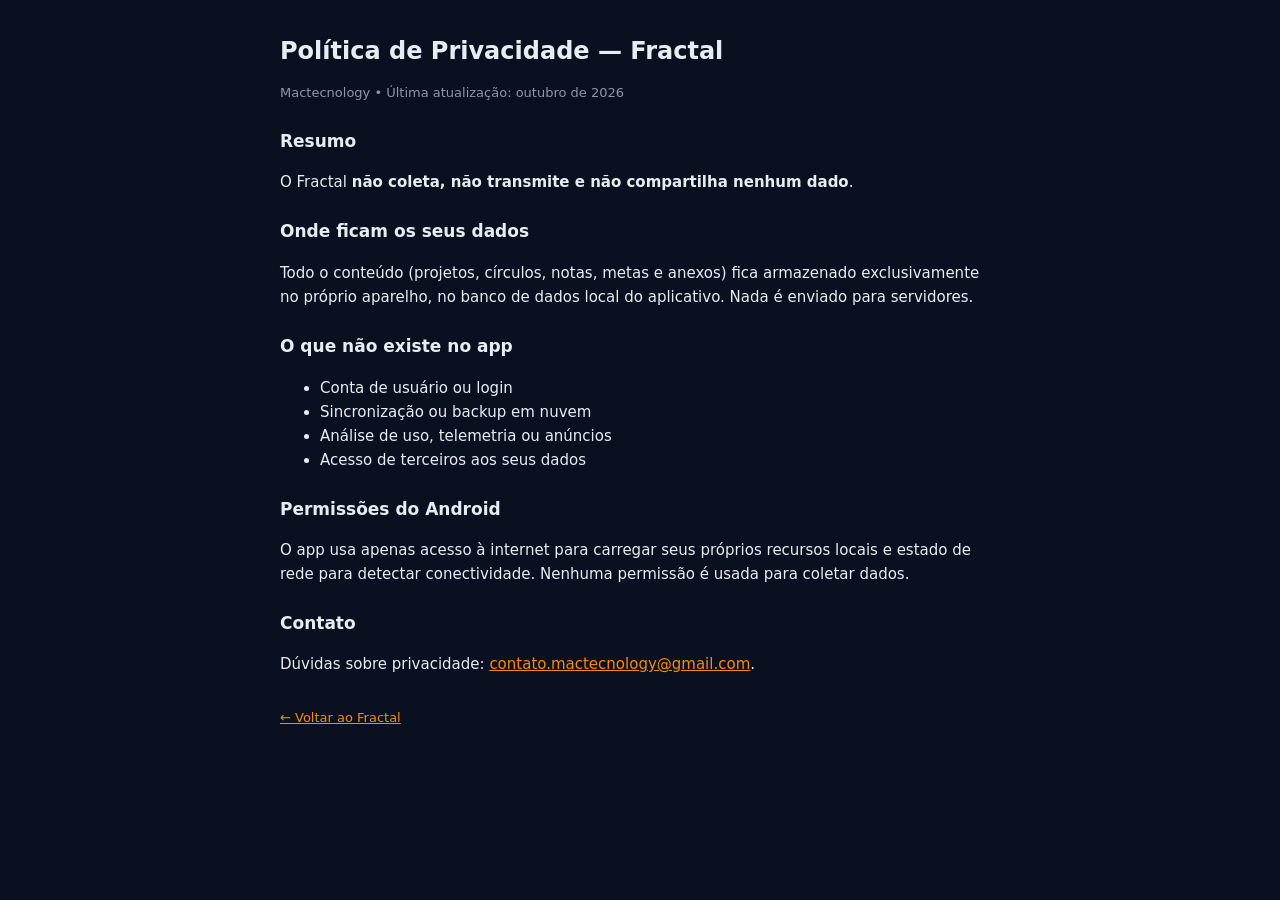
==== privacidade.html @ d2ff45e2 "Adiciona pagina de privacidade do app" ====
<!doctype html>
<html lang="pt-BR">
<head>
  <meta charset="utf-8">
  <meta name="viewport" content="width=device-width, initial-scale=1, viewport-fit=cover">
  <meta name="description" content="Política de Privacidade do aplicativo Fractal (Mactecnology).">
  <meta name="theme-color" content="#0B1020">
  <title>Privacidade — Fractal</title>
  <style>
    :root { color-scheme: dark; }
    body { margin: 0; background: #0B1020; color: #E6EDF3;
           font-family: system-ui, -apple-system, "Segoe UI", sans-serif; }
    main { max-width: 720px; margin: 0 auto; padding: 32px 20px 64px; line-height: 1.6; }
    h1 { font-size: 24px; margin: 0 0 4px; }
    .sub { color: #8B98A8; font-size: 13px; margin-bottom: 24px; }
    h2 { font-size: 17px; margin: 24px 0 8px; }
    p, li { font-size: 15px; }
    a { color: #F58A0C; }
    footer { margin-top: 32px; font-size: 13px; color: #8B98A8; }
  </style>
</head>
<body>
<main>
  <h1>Política de Privacidade — Fractal</h1>
  <p class="sub">Mactecnology • Última atualização: outubro de 2026</p>

  <h2>Resumo</h2>
  <p>O Fractal <strong>não coleta, não transmite e não compartilha nenhum dado</strong>.</p>

  <h2>Onde ficam os seus dados</h2>
  <p>Todo o conteúdo (projetos, círculos, notas, metas e anexos) fica armazenado
  exclusivamente no próprio aparelho, no banco de dados local do aplicativo.
  Nada é enviado para servidores.</p>

  <h2>O que não existe no app</h2>
  <ul>
    <li>Conta de usuário ou login</li>
    <li>Sincronização ou backup em nuvem</li>
    <li>Análise de uso, telemetria ou anúncios</li>
    <li>Acesso de terceiros aos seus dados</li>
  </ul>

  <h2>Permissões do Android</h2>
  <p>O app usa apenas acesso à internet para carregar seus próprios recursos
  locais e estado de rede para detectar conectividade. Nenhuma permissão é
  usada para coletar dados.</p>

  <h2>Contato</h2>
  <p>Dúvidas sobre privacidade: <a href="mailto:contato.mactecnology@gmail.com">contato.mactecnology@gmail.com</a>.</p>

  <footer><a href="./">← Voltar ao Fractal</a></footer>
</main>
</body>
</html>
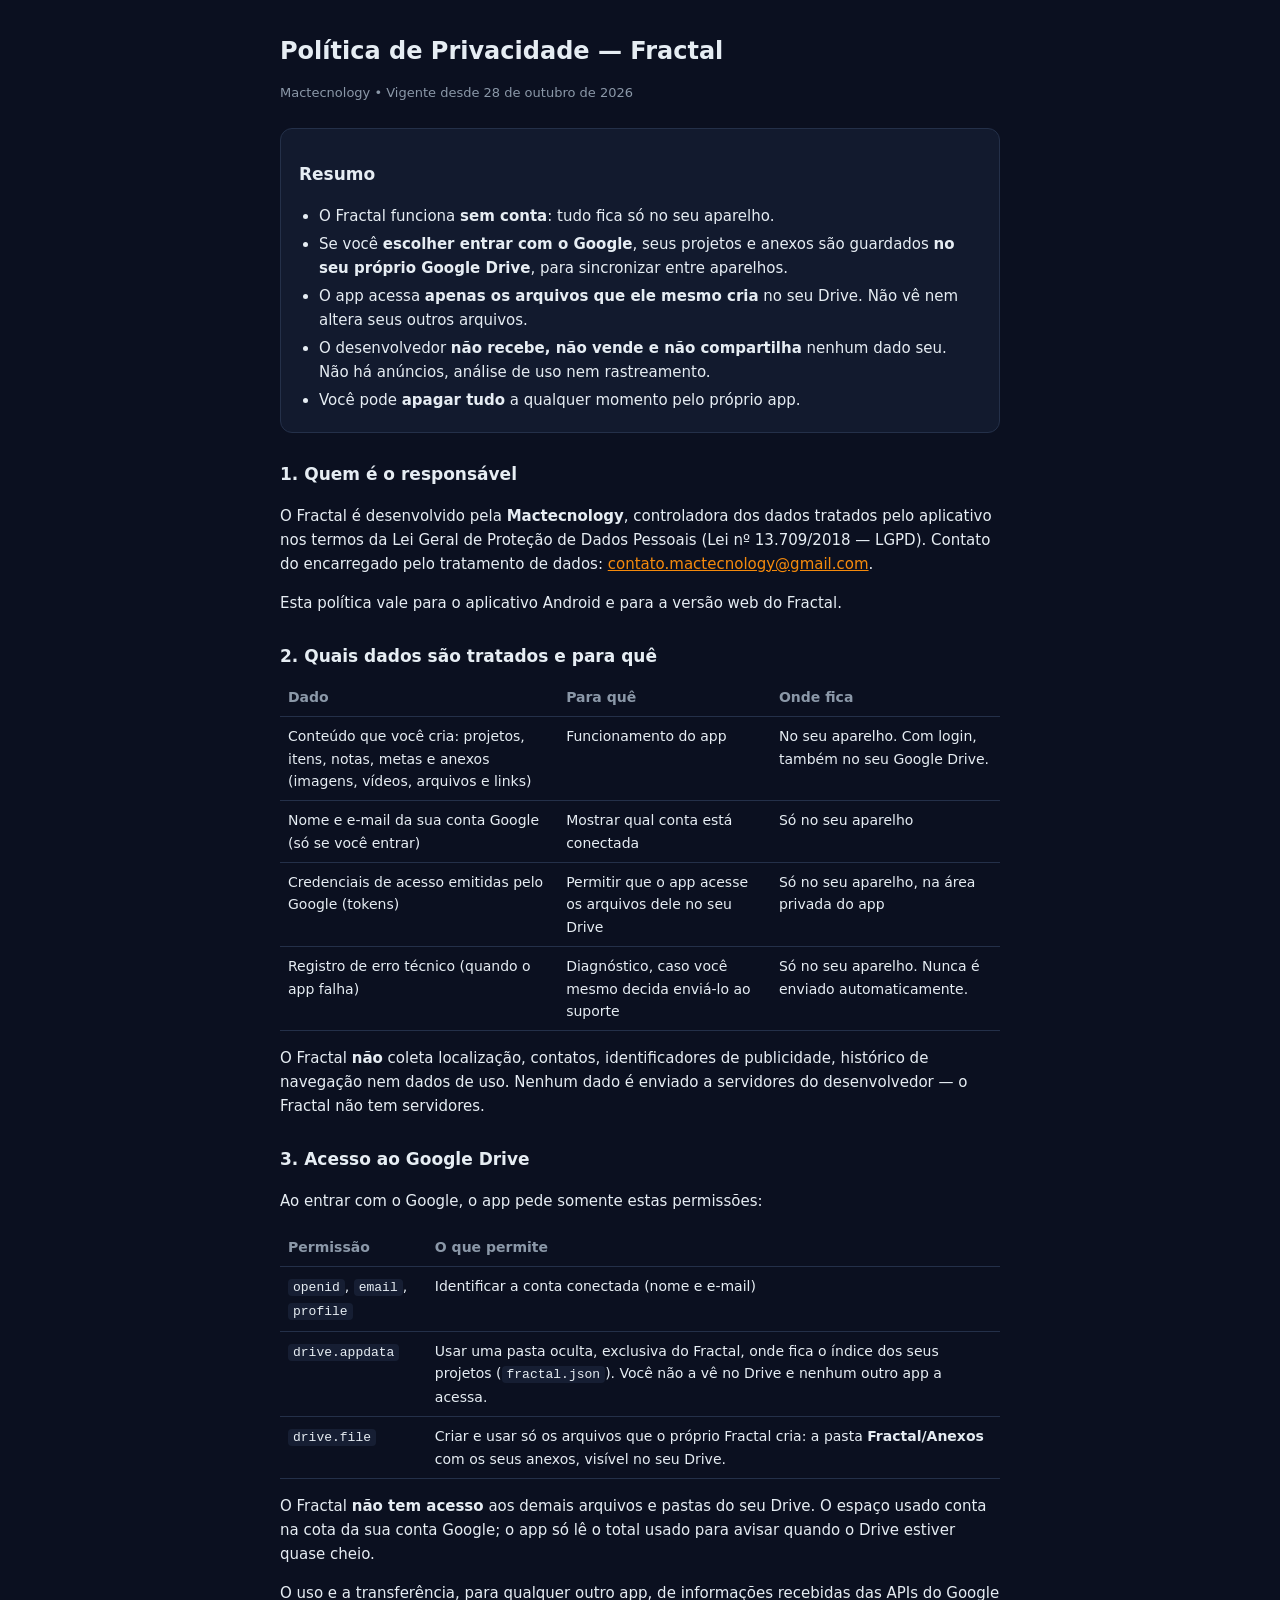
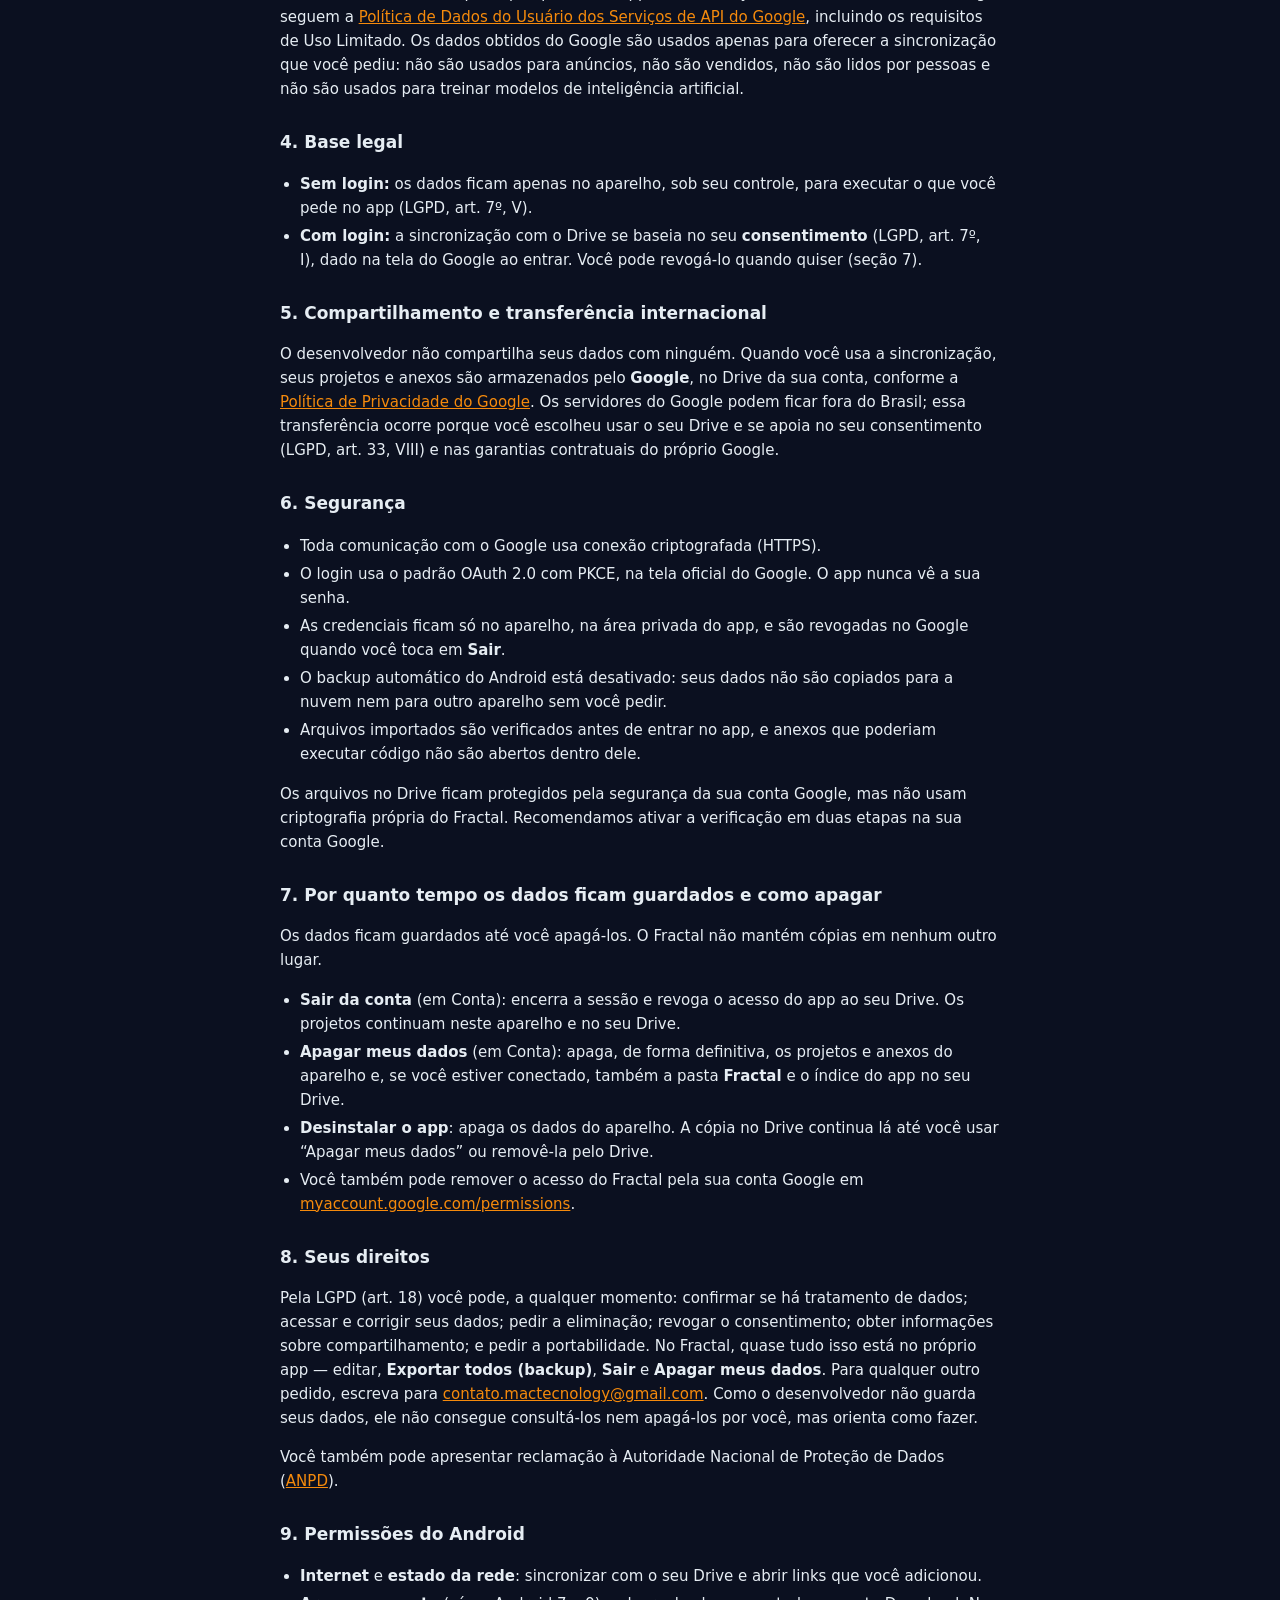
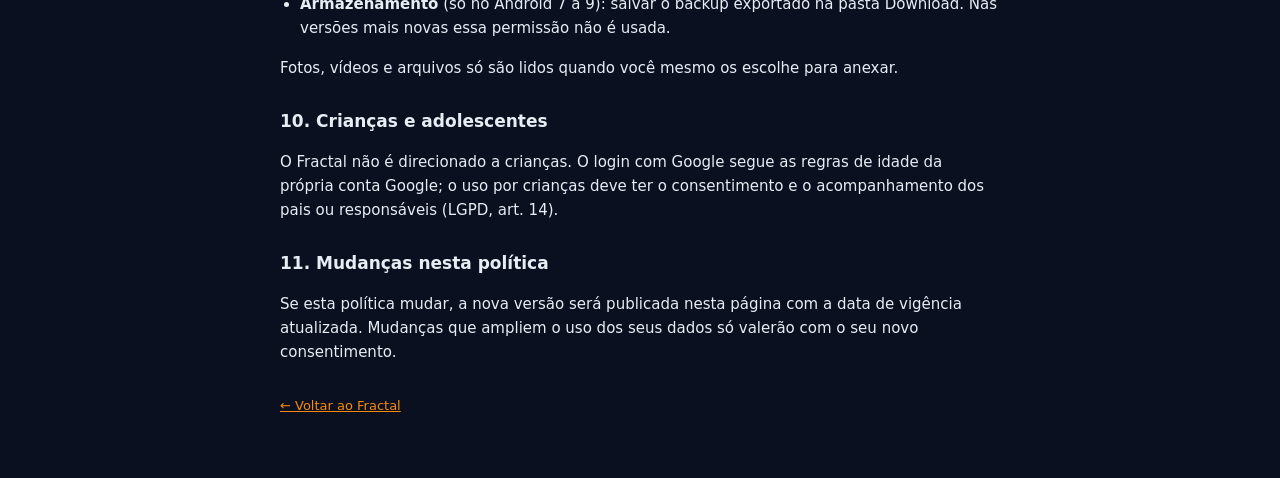
==== commit ee1d3094: "Politica de privacidade LGPD, correcoes de seguranca e cache v17 Payload do app (branch juntar-1.4 d" ====
--- a/privacidade.html
+++ b/privacidade.html
@@ -3,7 +3,7 @@
 <head>
   <meta charset="utf-8">
   <meta name="viewport" content="width=device-width, initial-scale=1, viewport-fit=cover">
-  <meta name="description" content="Política de Privacidade do aplicativo Fractal (Mactecnology).">
+  <meta name="description" content="Política de Privacidade do aplicativo Fractal (Mactecnology), conforme a LGPD.">
   <meta name="theme-color" content="#0B1020">
   <title>Privacidade — Fractal</title>
   <style>
@@ -13,42 +13,188 @@
     main { max-width: 720px; margin: 0 auto; padding: 32px 20px 64px; line-height: 1.6; }
     h1 { font-size: 24px; margin: 0 0 4px; }
     .sub { color: #8B98A8; font-size: 13px; margin-bottom: 24px; }
-    h2 { font-size: 17px; margin: 24px 0 8px; }
+    h2 { font-size: 17px; margin: 28px 0 8px; }
     p, li { font-size: 15px; }
+    ul { padding-left: 20px; }
+    li { margin: 4px 0; }
     a { color: #F58A0C; }
+    code { font-size: 13px; background: #161E33; padding: 1px 5px; border-radius: 4px; word-break: break-all; }
+    .resumo { background: #121A2E; border: 1px solid #243049; border-radius: 12px; padding: 4px 18px; }
+    table { width: 100%; border-collapse: collapse; font-size: 14px; margin: 8px 0; }
+    th, td { text-align: left; vertical-align: top; padding: 8px; border-bottom: 1px solid #243049; }
+    th { color: #8B98A8; font-weight: 600; }
     footer { margin-top: 32px; font-size: 13px; color: #8B98A8; }
   </style>
 </head>
 <body>
 <main>
   <h1>Política de Privacidade — Fractal</h1>
-  <p class="sub">Mactecnology • Última atualização: outubro de 2026</p>
-
-  <h2>Resumo</h2>
-  <p>O Fractal <strong>não coleta, não transmite e não compartilha nenhum dado</strong>.</p>
-
-  <h2>Onde ficam os seus dados</h2>
-  <p>Todo o conteúdo (projetos, círculos, notas, metas e anexos) fica armazenado
-  exclusivamente no próprio aparelho, no banco de dados local do aplicativo.
-  Nada é enviado para servidores.</p>
-
-  <h2>O que não existe no app</h2>
-  <ul>
-    <li>Conta de usuário ou login</li>
-    <li>Sincronização ou backup em nuvem</li>
-    <li>Análise de uso, telemetria ou anúncios</li>
-    <li>Acesso de terceiros aos seus dados</li>
-  </ul>
-
-  <h2>Permissões do Android</h2>
-  <p>O app usa apenas acesso à internet para carregar seus próprios recursos
-  locais e estado de rede para detectar conectividade. Nenhuma permissão é
-  usada para coletar dados.</p>
-
-  <h2>Contato</h2>
-  <p>Dúvidas sobre privacidade: <a href="mailto:contato.mactecnology@gmail.com">contato.mactecnology@gmail.com</a>.</p>
-
-  <footer><a href="./">← Voltar ao Fractal</a></footer>
+  <p class="sub">Mactecnology • Vigente desde 28 de outubro de 2026</p>
+
+  <div class="resumo">
+    <h2>Resumo</h2>
+    <ul>
+      <li>O Fractal funciona <strong>sem conta</strong>: tudo fica só no seu aparelho.</li>
+      <li>Se você <strong>escolher entrar com o Google</strong>, seus projetos e anexos
+        são guardados <strong>no seu próprio Google Drive</strong>, para sincronizar
+        entre aparelhos.</li>
+      <li>O app acessa <strong>apenas os arquivos que ele mesmo cria</strong> no seu
+        Drive. Não vê nem altera seus outros arquivos.</li>
+      <li>O desenvolvedor <strong>não recebe, não vende e não compartilha</strong>
+        nenhum dado seu. Não há anúncios, análise de uso nem rastreamento.</li>
+      <li>Você pode <strong>apagar tudo</strong> a qualquer momento pelo próprio app.</li>
+    </ul>
+  </div>
+
+  <h2>1. Quem é o responsável</h2>
+  <p>O Fractal é desenvolvido pela <strong>Mactecnology</strong>, controladora dos
+  dados tratados pelo aplicativo nos termos da Lei Geral de Proteção de Dados
+  Pessoais (Lei nº 13.709/2018 — LGPD). Contato do encarregado pelo tratamento
+  de dados: <a href="mailto:contato.mactecnology@gmail.com">contato.mactecnology@gmail.com</a>.</p>
+  <p>Esta política vale para o aplicativo Android e para a versão web do Fractal.</p>
+
+  <h2>2. Quais dados são tratados e para quê</h2>
+  <table>
+    <tr><th>Dado</th><th>Para quê</th><th>Onde fica</th></tr>
+    <tr>
+      <td>Conteúdo que você cria: projetos, itens, notas, metas e anexos
+        (imagens, vídeos, arquivos e links)</td>
+      <td>Funcionamento do app</td>
+      <td>No seu aparelho. Com login, também no seu Google Drive.</td>
+    </tr>
+    <tr>
+      <td>Nome e e-mail da sua conta Google (só se você entrar)</td>
+      <td>Mostrar qual conta está conectada</td>
+      <td>Só no seu aparelho</td>
+    </tr>
+    <tr>
+      <td>Credenciais de acesso emitidas pelo Google (tokens)</td>
+      <td>Permitir que o app acesse os arquivos dele no seu Drive</td>
+      <td>Só no seu aparelho, na área privada do app</td>
+    </tr>
+    <tr>
+      <td>Registro de erro técnico (quando o app falha)</td>
+      <td>Diagnóstico, caso você mesmo decida enviá-lo ao suporte</td>
+      <td>Só no seu aparelho. Nunca é enviado automaticamente.</td>
+    </tr>
+  </table>
+  <p>O Fractal <strong>não</strong> coleta localização, contatos, identificadores de
+  publicidade, histórico de navegação nem dados de uso. Nenhum dado é enviado
+  a servidores do desenvolvedor — o Fractal não tem servidores.</p>
+
+  <h2>3. Acesso ao Google Drive</h2>
+  <p>Ao entrar com o Google, o app pede somente estas permissões:</p>
+  <table>
+    <tr><th>Permissão</th><th>O que permite</th></tr>
+    <tr><td><code>openid</code>, <code>email</code>, <code>profile</code></td>
+      <td>Identificar a conta conectada (nome e e-mail)</td></tr>
+    <tr><td><code>drive.appdata</code></td>
+      <td>Usar uma pasta oculta, exclusiva do Fractal, onde fica o índice dos
+        seus projetos (<code>fractal.json</code>). Você não a vê no Drive e
+        nenhum outro app a acessa.</td></tr>
+    <tr><td><code>drive.file</code></td>
+      <td>Criar e usar só os arquivos que o próprio Fractal cria: a pasta
+        <b>Fractal/Anexos</b> com os seus anexos, visível no seu Drive.</td></tr>
+  </table>
+  <p>O Fractal <strong>não tem acesso</strong> aos demais arquivos e pastas do seu
+  Drive. O espaço usado conta na cota da sua conta Google; o app só lê o total
+  usado para avisar quando o Drive estiver quase cheio.</p>
+  <p>O uso e a transferência, para qualquer outro app, de informações recebidas
+  das APIs do Google seguem a
+  <a href="https://developers.google.com/terms/api-services-user-data-policy" rel="noopener">Política
+  de Dados do Usuário dos Serviços de API do Google</a>, incluindo os requisitos
+  de Uso Limitado. Os dados obtidos do Google são usados apenas para oferecer a
+  sincronização que você pediu: não são usados para anúncios, não são vendidos,
+  não são lidos por pessoas e não são usados para treinar modelos de
+  inteligência artificial.</p>
+
+  <h2>4. Base legal</h2>
+  <ul>
+    <li><strong>Sem login:</strong> os dados ficam apenas no aparelho, sob seu
+      controle, para executar o que você pede no app (LGPD, art. 7º, V).</li>
+    <li><strong>Com login:</strong> a sincronização com o Drive se baseia no seu
+      <strong>consentimento</strong> (LGPD, art. 7º, I), dado na tela do Google ao
+      entrar. Você pode revogá-lo quando quiser (seção 7).</li>
+  </ul>
+
+  <h2>5. Compartilhamento e transferência internacional</h2>
+  <p>O desenvolvedor não compartilha seus dados com ninguém. Quando você usa a
+  sincronização, seus projetos e anexos são armazenados pelo <strong>Google</strong>,
+  no Drive da sua conta, conforme a
+  <a href="https://policies.google.com/privacy" rel="noopener">Política de Privacidade do Google</a>.
+  Os servidores do Google podem ficar fora do Brasil; essa transferência ocorre
+  porque você escolheu usar o seu Drive e se apoia no seu consentimento
+  (LGPD, art. 33, VIII) e nas garantias contratuais do próprio Google.</p>
+
+  <h2>6. Segurança</h2>
+  <ul>
+    <li>Toda comunicação com o Google usa conexão criptografada (HTTPS).</li>
+    <li>O login usa o padrão OAuth 2.0 com PKCE, na tela oficial do Google. O app
+      nunca vê a sua senha.</li>
+    <li>As credenciais ficam só no aparelho, na área privada do app, e são
+      revogadas no Google quando você toca em <b>Sair</b>.</li>
+    <li>O backup automático do Android está desativado: seus dados não são
+      copiados para a nuvem nem para outro aparelho sem você pedir.</li>
+    <li>Arquivos importados são verificados antes de entrar no app, e anexos que
+      poderiam executar código não são abertos dentro dele.</li>
+  </ul>
+  <p>Os arquivos no Drive ficam protegidos pela segurança da sua conta Google, mas
+  não usam criptografia própria do Fractal. Recomendamos ativar a verificação em
+  duas etapas na sua conta Google.</p>
+
+  <h2>7. Por quanto tempo os dados ficam guardados e como apagar</h2>
+  <p>Os dados ficam guardados até você apagá-los. O Fractal não mantém cópias em
+  nenhum outro lugar.</p>
+  <ul>
+    <li><b>Sair da conta</b> (em Conta): encerra a sessão e revoga o acesso do app
+      ao seu Drive. Os projetos continuam neste aparelho e no seu Drive.</li>
+    <li><b>Apagar meus dados</b> (em Conta): apaga, de forma definitiva, os projetos
+      e anexos do aparelho e, se você estiver conectado, também a pasta
+      <b>Fractal</b> e o índice do app no seu Drive.</li>
+    <li><b>Desinstalar o app</b>: apaga os dados do aparelho. A cópia no Drive
+      continua lá até você usar “Apagar meus dados” ou removê-la pelo Drive.</li>
+    <li>Você também pode remover o acesso do Fractal pela sua conta Google em
+      <a href="https://myaccount.google.com/permissions" rel="noopener">myaccount.google.com/permissions</a>.</li>
+  </ul>
+
+  <h2>8. Seus direitos</h2>
+  <p>Pela LGPD (art. 18) você pode, a qualquer momento: confirmar se há tratamento
+  de dados; acessar e corrigir seus dados; pedir a eliminação; revogar o
+  consentimento; obter informações sobre compartilhamento; e pedir a
+  portabilidade. No Fractal, quase tudo isso está no próprio app — editar,
+  <b>Exportar todos (backup)</b>, <b>Sair</b> e <b>Apagar meus dados</b>. Para
+  qualquer outro pedido, escreva para
+  <a href="mailto:contato.mactecnology@gmail.com">contato.mactecnology@gmail.com</a>.
+  Como o desenvolvedor não guarda seus dados, ele não consegue consultá-los nem
+  apagá-los por você, mas orienta como fazer.</p>
+  <p>Você também pode apresentar reclamação à Autoridade Nacional de Proteção de
+  Dados (<a href="https://www.gov.br/anpd" rel="noopener">ANPD</a>).</p>
+
+  <h2>9. Permissões do Android</h2>
+  <ul>
+    <li><b>Internet</b> e <b>estado da rede</b>: sincronizar com o seu Drive e abrir
+      links que você adicionou.</li>
+    <li><b>Armazenamento</b> (só no Android 7 a 9): salvar o backup exportado na
+      pasta Download. Nas versões mais novas essa permissão não é usada.</li>
+  </ul>
+  <p>Fotos, vídeos e arquivos só são lidos quando você mesmo os escolhe para anexar.</p>
+
+  <h2>10. Crianças e adolescentes</h2>
+  <p>O Fractal não é direcionado a crianças. O login com Google segue as regras de
+  idade da própria conta Google; o uso por crianças deve ter o consentimento e o
+  acompanhamento dos pais ou responsáveis (LGPD, art. 14).</p>
+
+  <h2>11. Mudanças nesta política</h2>
+  <p>Se esta política mudar, a nova versão será publicada nesta página com a data
+  de vigência atualizada. Mudanças que ampliem o uso dos seus dados só valerão
+  com o seu novo consentimento.</p>
+
+  <footer><a href="index.html">← Voltar ao Fractal</a></footer>
 </main>
+<script>
+  /* Botao voltar do Android: o app chama window.__fractalVoltar(); sem ela
+     perguntaria se o usuario quer sair do programa. */
+  window.__fractalVoltar = function () { location.href = 'index.html'; return true; };
+</script>
 </body>
 </html>
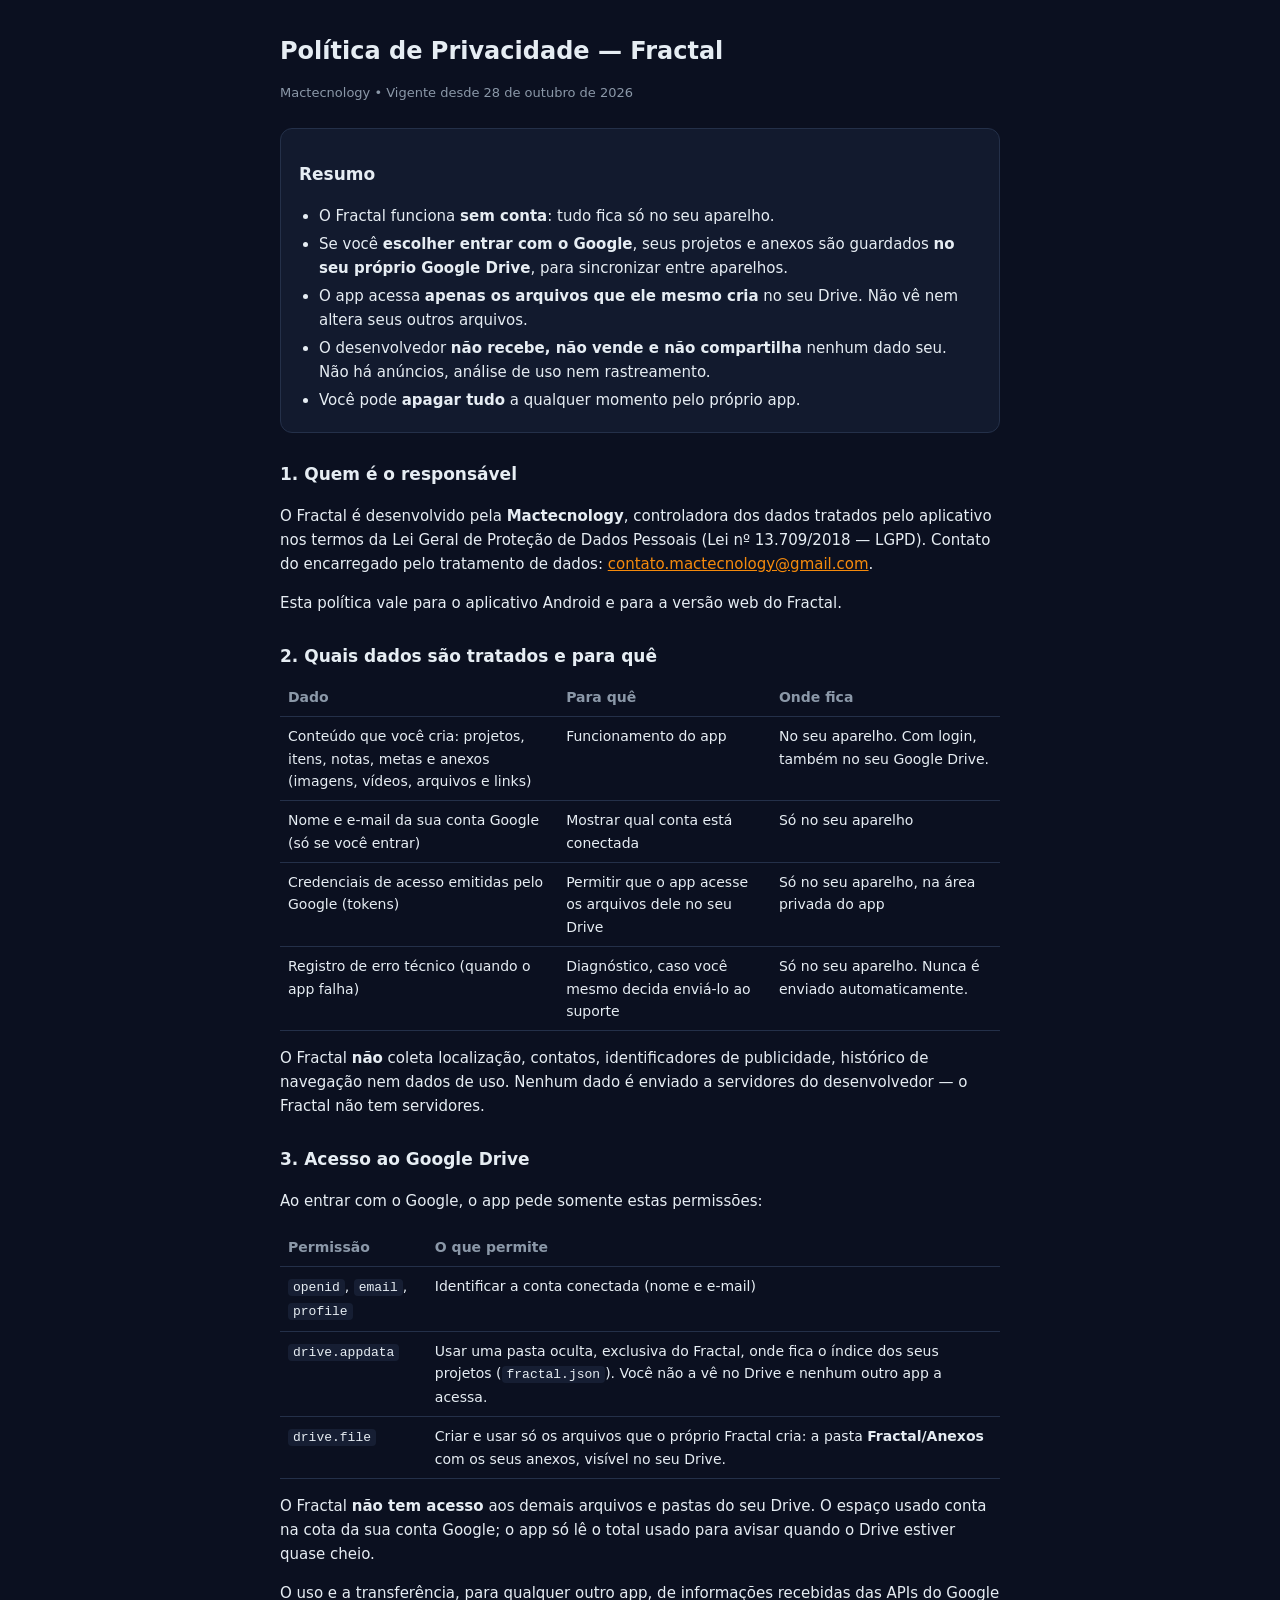
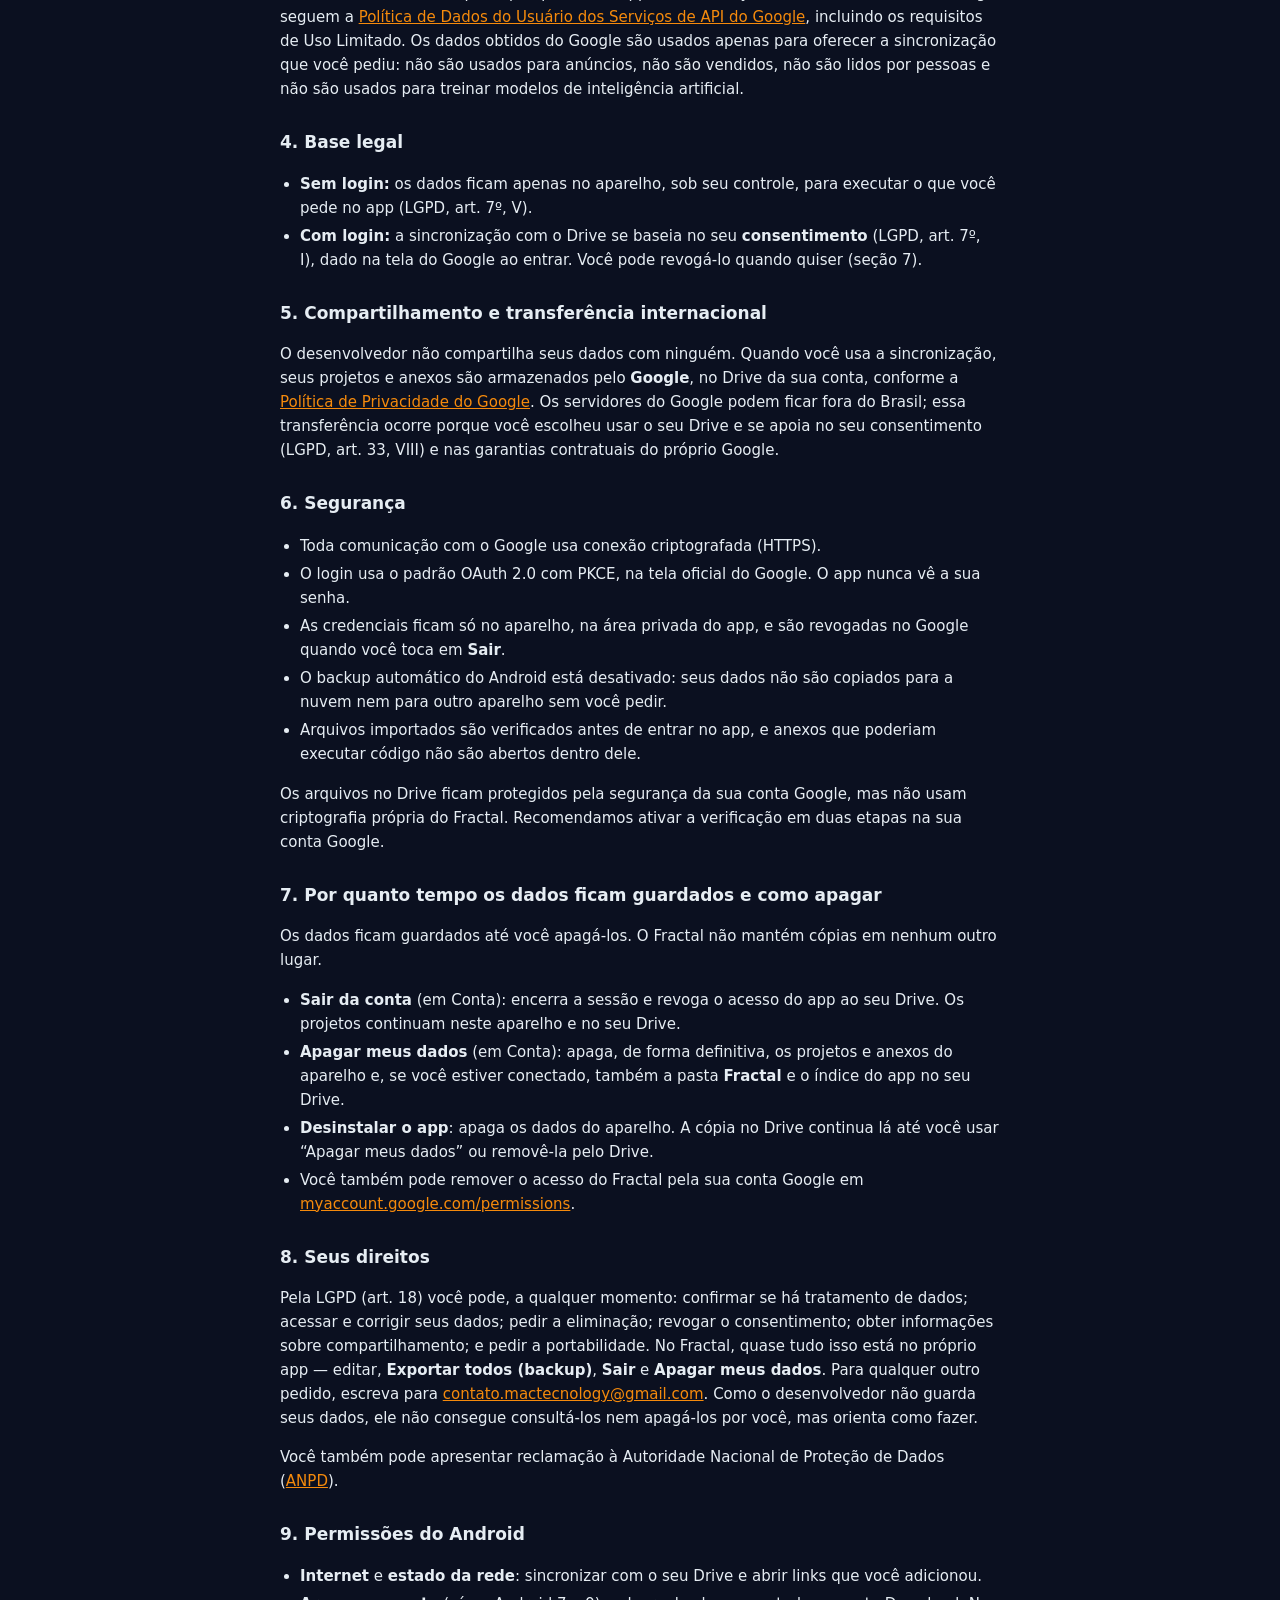
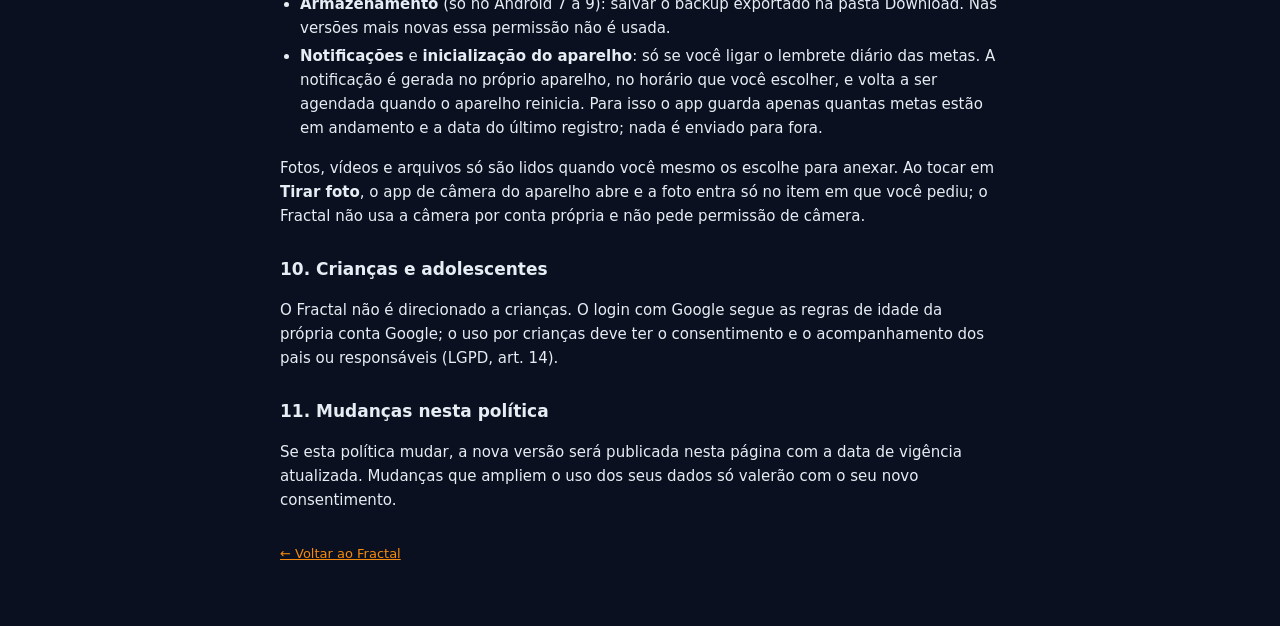
==== commit 8392b785: "Site atualizado a partir do app (cache v18) Tutorial, sincronizacao automatica com indicador, Drive " ====
--- a/privacidade.html
+++ b/privacidade.html
@@ -176,8 +176,16 @@
       links que você adicionou.</li>
     <li><b>Armazenamento</b> (só no Android 7 a 9): salvar o backup exportado na
       pasta Download. Nas versões mais novas essa permissão não é usada.</li>
-  </ul>
-  <p>Fotos, vídeos e arquivos só são lidos quando você mesmo os escolhe para anexar.</p>
+    <li><b>Notificações</b> e <b>inicialização do aparelho</b>: só se você ligar o
+      lembrete diário das metas. A notificação é gerada no próprio aparelho, no
+      horário que você escolher, e volta a ser agendada quando o aparelho reinicia.
+      Para isso o app guarda apenas quantas metas estão em andamento e a data do
+      último registro; nada é enviado para fora.</li>
+  </ul>
+  <p>Fotos, vídeos e arquivos só são lidos quando você mesmo os escolhe para anexar.
+  Ao tocar em <b>Tirar foto</b>, o app de câmera do aparelho abre e a foto entra só
+  no item em que você pediu; o Fractal não usa a câmera por conta própria e não pede
+  permissão de câmera.</p>
 
   <h2>10. Crianças e adolescentes</h2>
   <p>O Fractal não é direcionado a crianças. O login com Google segue as regras de
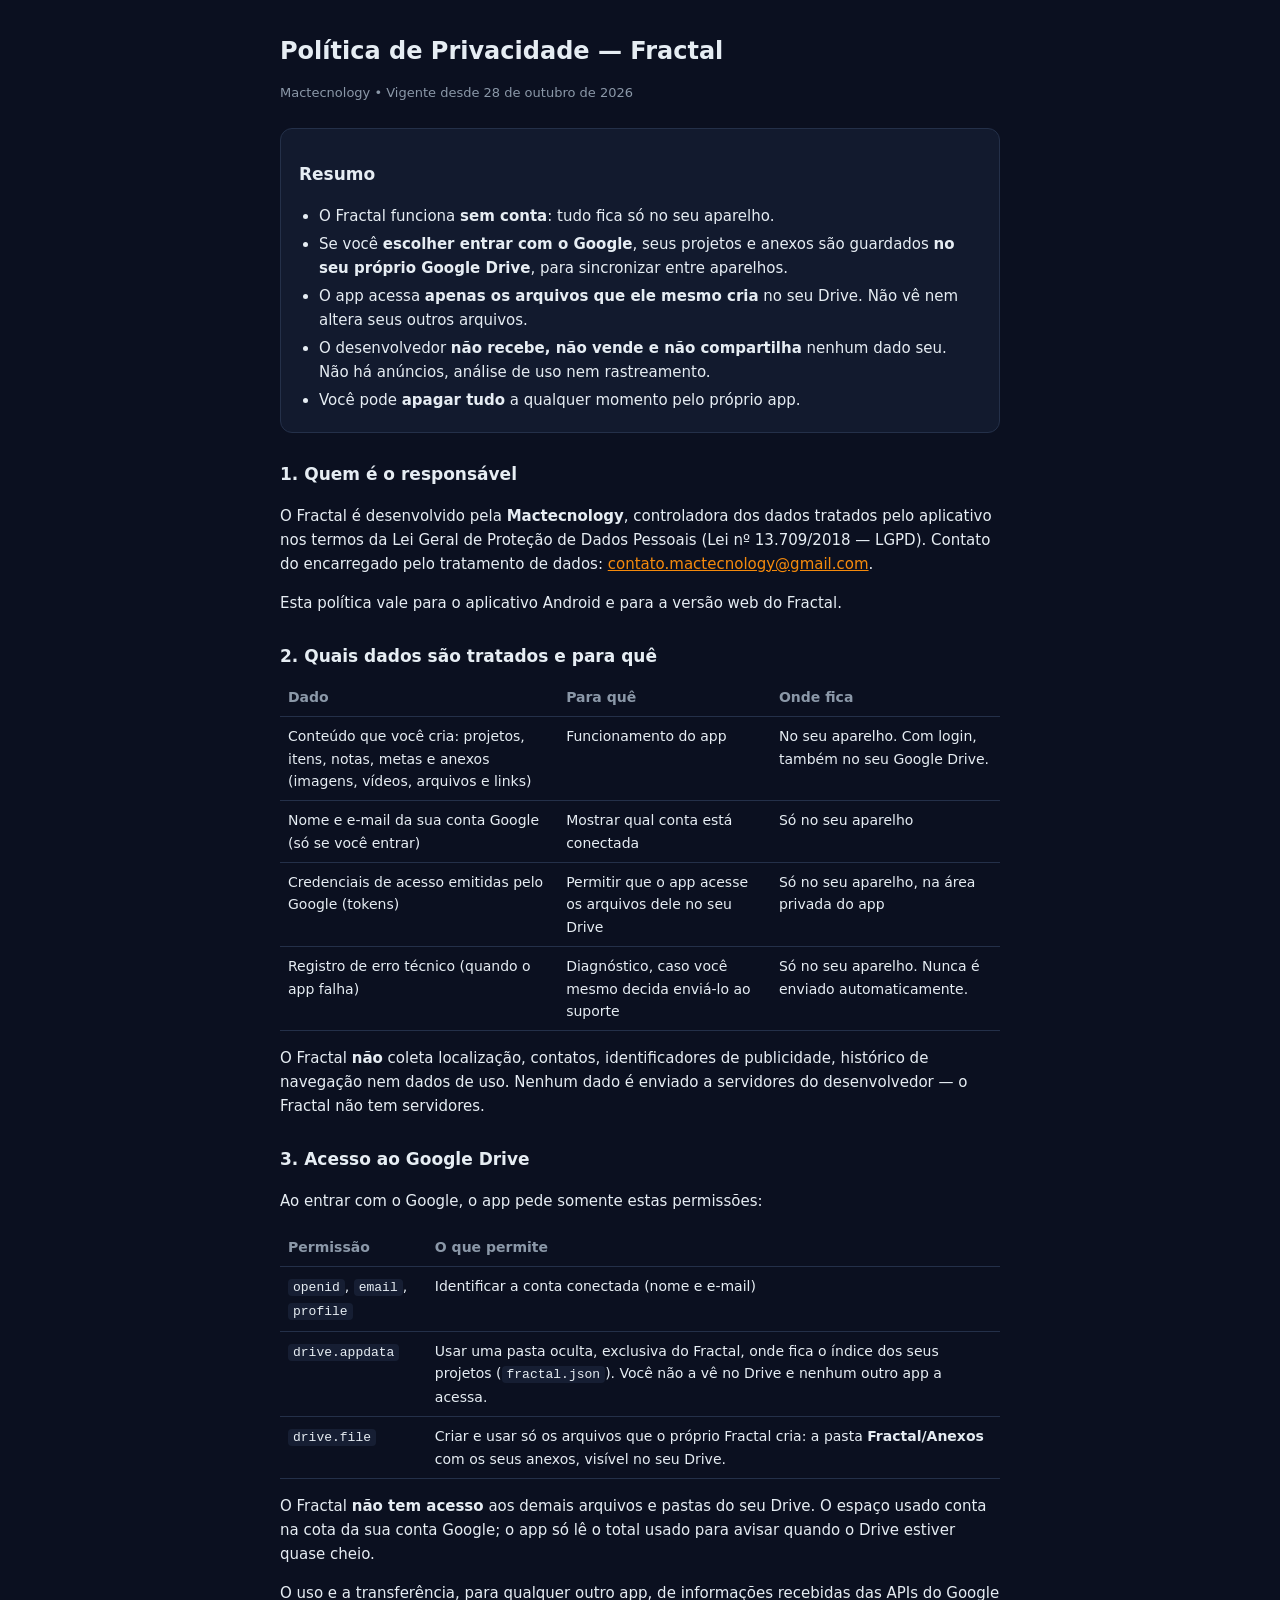
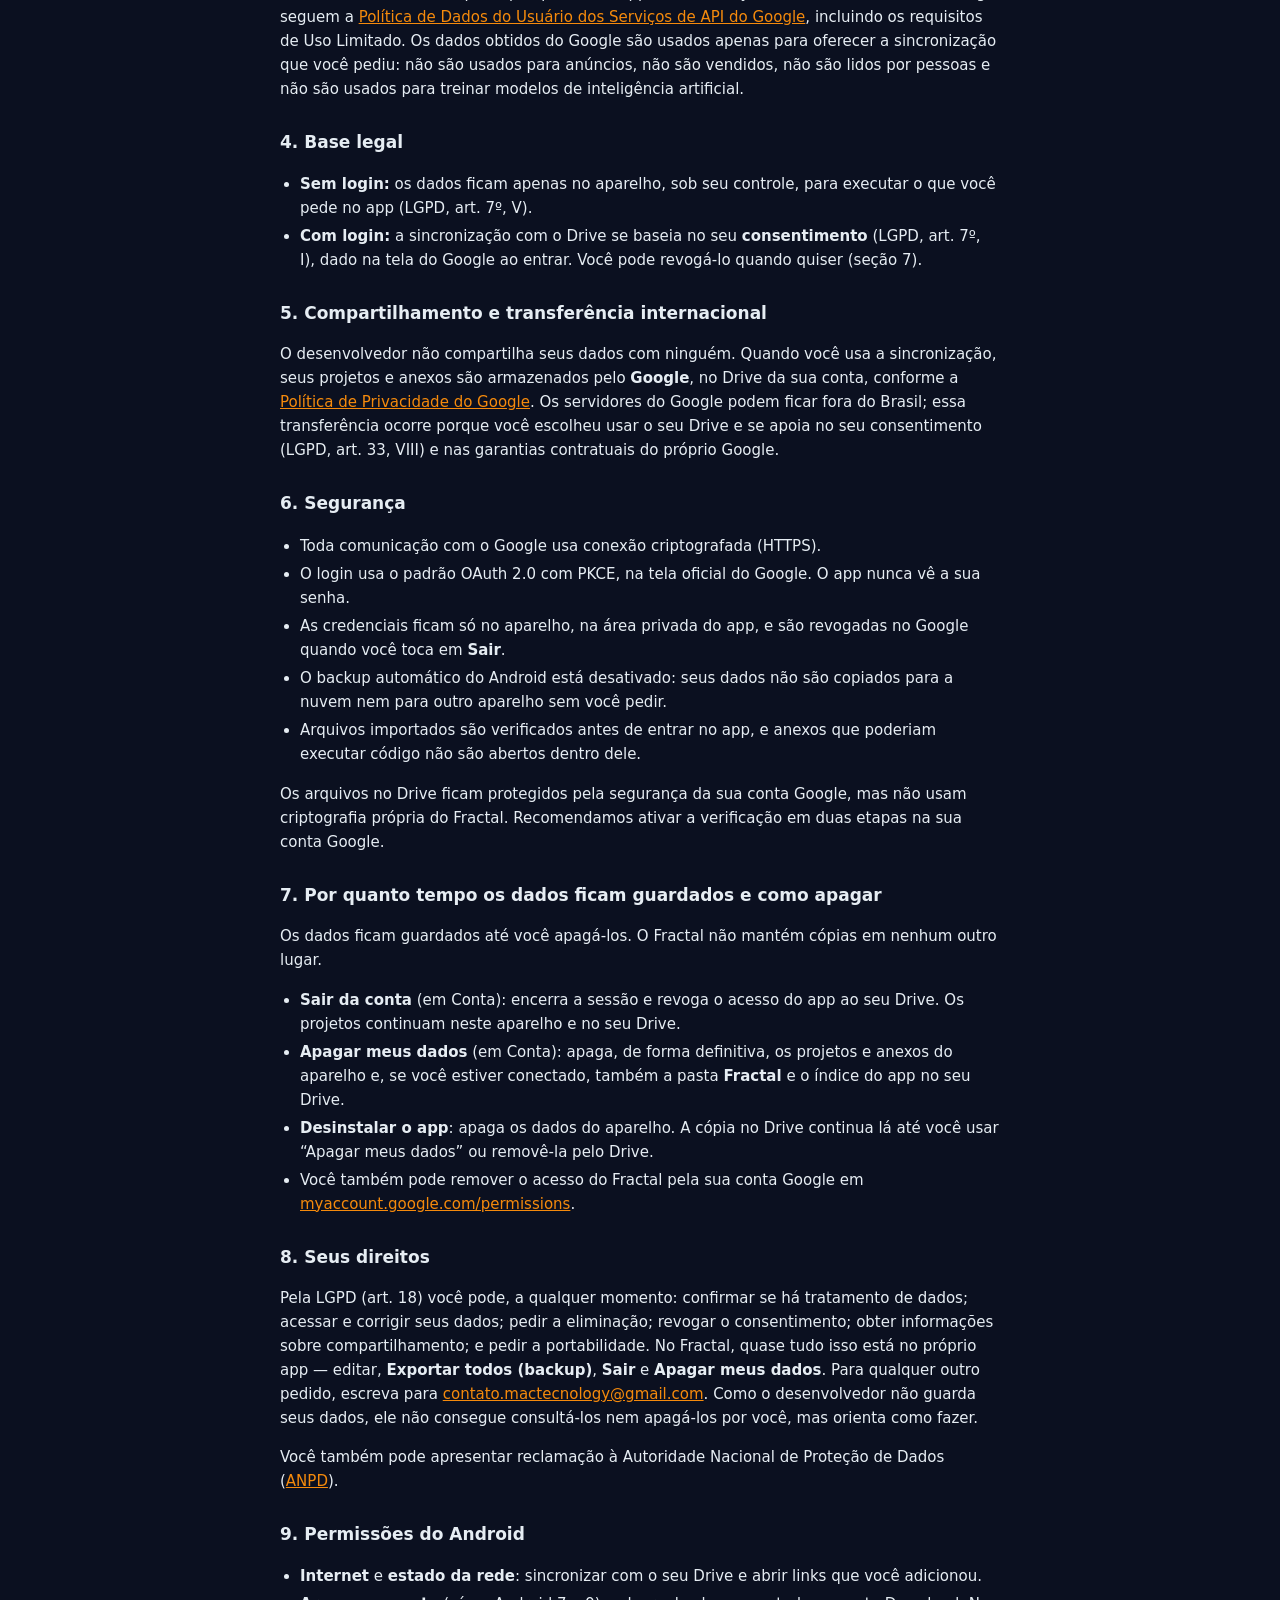
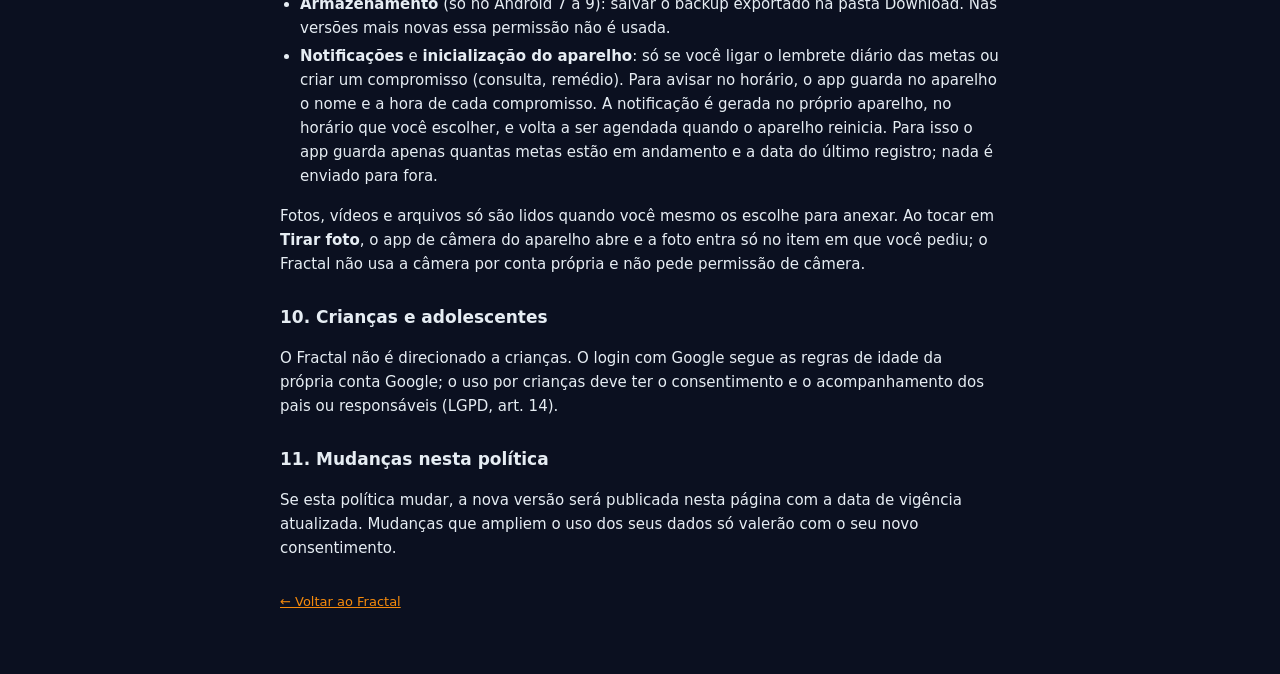
==== commit 4a004262: "Site atualizado a partir do app (cache v19)" ====
--- a/privacidade.html
+++ b/privacidade.html
@@ -177,7 +177,9 @@
     <li><b>Armazenamento</b> (só no Android 7 a 9): salvar o backup exportado na
       pasta Download. Nas versões mais novas essa permissão não é usada.</li>
     <li><b>Notificações</b> e <b>inicialização do aparelho</b>: só se você ligar o
-      lembrete diário das metas. A notificação é gerada no próprio aparelho, no
+      lembrete diário das metas ou criar um compromisso (consulta, remédio). Para
+      avisar no horário, o app guarda no aparelho o nome e a hora de cada
+      compromisso. A notificação é gerada no próprio aparelho, no
       horário que você escolher, e volta a ser agendada quando o aparelho reinicia.
       Para isso o app guarda apenas quantas metas estão em andamento e a data do
       último registro; nada é enviado para fora.</li>
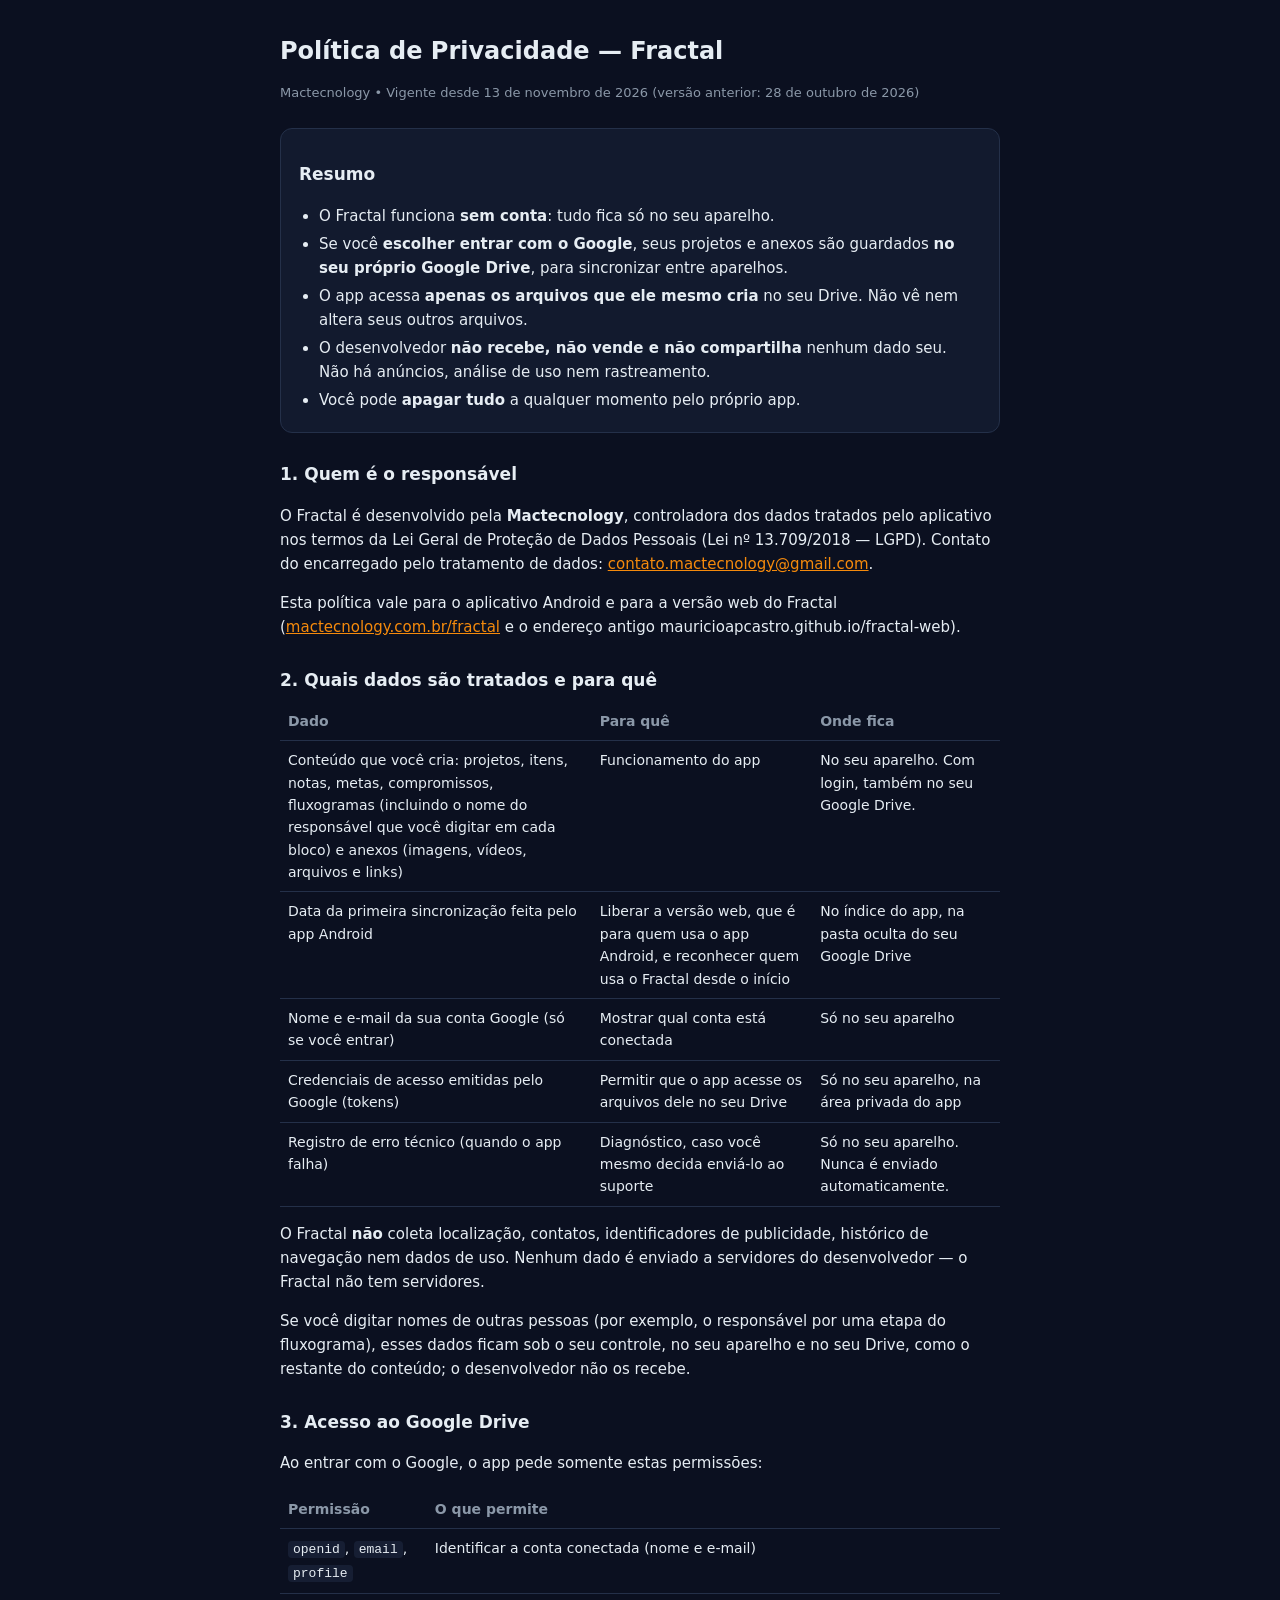
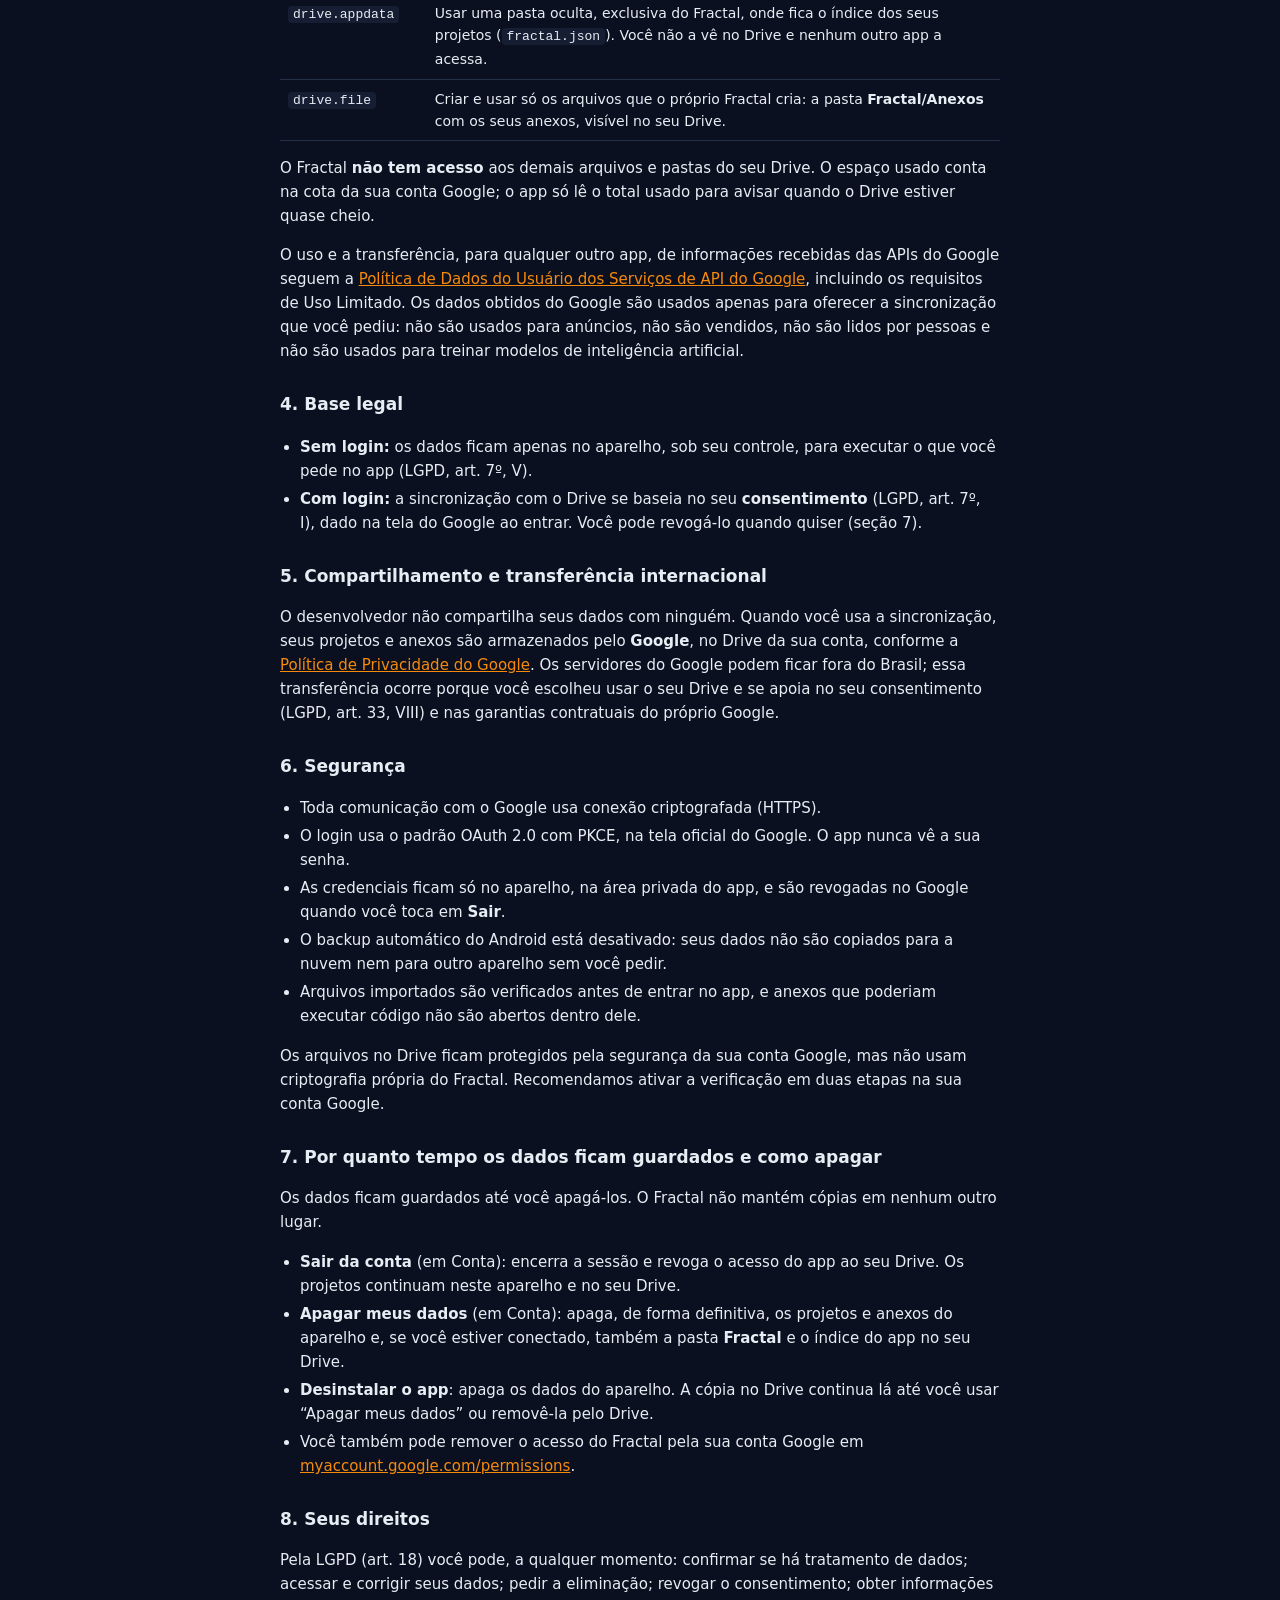
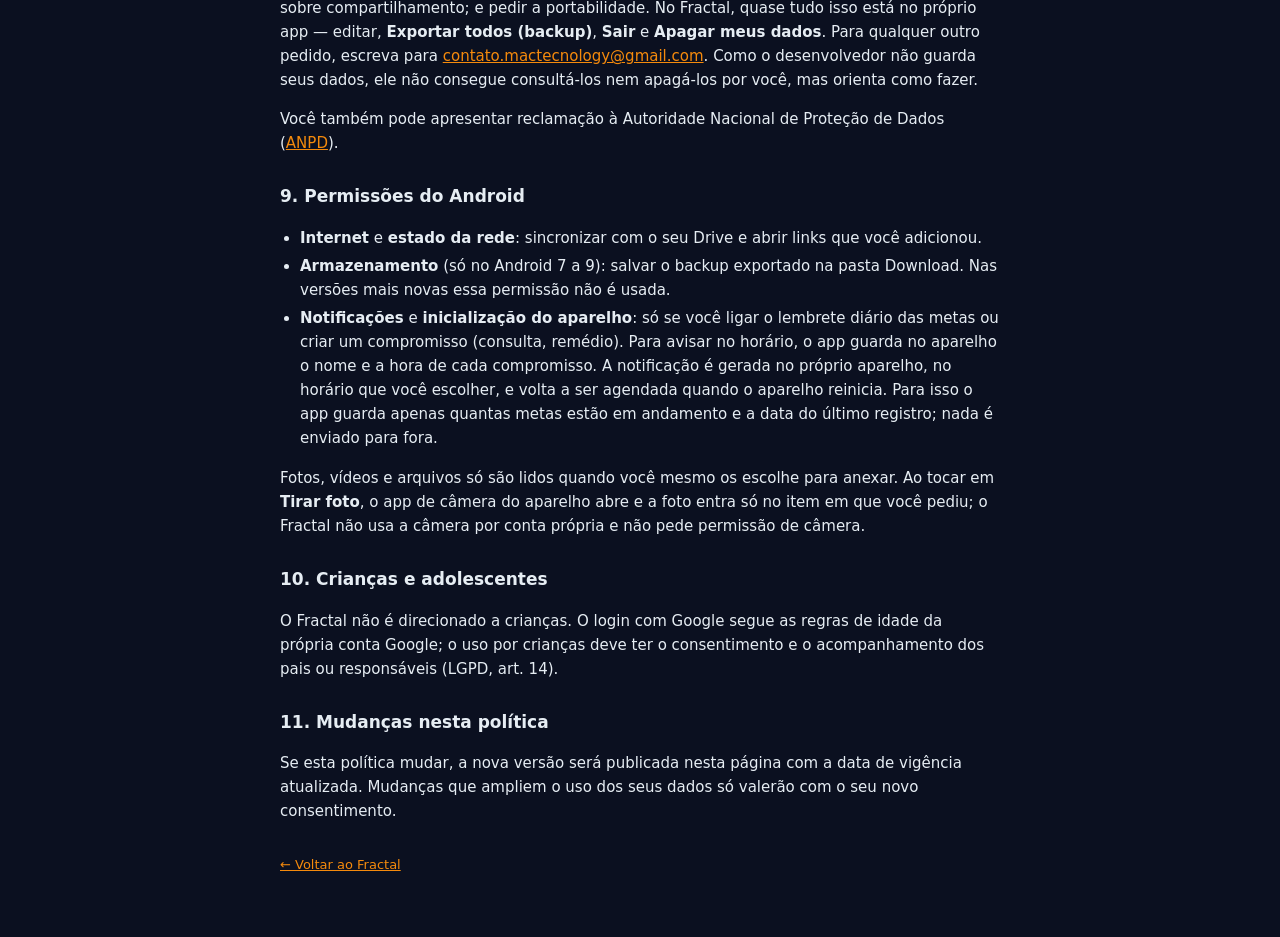
==== commit 6e5e6e9c: "Fractal web atualizado a partir do app (cache v22)" ====
--- a/privacidade.html
+++ b/privacidade.html
@@ -29,7 +29,7 @@
 <body>
 <main>
   <h1>Política de Privacidade — Fractal</h1>
-  <p class="sub">Mactecnology • Vigente desde 28 de outubro de 2026</p>
+  <p class="sub">Mactecnology • Vigente desde 13 de novembro de 2026 (versão anterior: 28 de outubro de 2026)</p>
 
   <div class="resumo">
     <h2>Resumo</h2>
@@ -51,16 +51,25 @@
   dados tratados pelo aplicativo nos termos da Lei Geral de Proteção de Dados
   Pessoais (Lei nº 13.709/2018 — LGPD). Contato do encarregado pelo tratamento
   de dados: <a href="mailto:contato.mactecnology@gmail.com">contato.mactecnology@gmail.com</a>.</p>
-  <p>Esta política vale para o aplicativo Android e para a versão web do Fractal.</p>
+  <p>Esta política vale para o aplicativo Android e para a versão web do Fractal
+  (<a href="https://mactecnology.com.br/fractal/">mactecnology.com.br/fractal</a>
+  e o endereço antigo mauricioapcastro.github.io/fractal-web).</p>
 
   <h2>2. Quais dados são tratados e para quê</h2>
   <table>
     <tr><th>Dado</th><th>Para quê</th><th>Onde fica</th></tr>
     <tr>
-      <td>Conteúdo que você cria: projetos, itens, notas, metas e anexos
-        (imagens, vídeos, arquivos e links)</td>
+      <td>Conteúdo que você cria: projetos, itens, notas, metas, compromissos,
+        fluxogramas (incluindo o nome do responsável que você digitar em cada
+        bloco) e anexos (imagens, vídeos, arquivos e links)</td>
       <td>Funcionamento do app</td>
       <td>No seu aparelho. Com login, também no seu Google Drive.</td>
+    </tr>
+    <tr>
+      <td>Data da primeira sincronização feita pelo app Android</td>
+      <td>Liberar a versão web, que é para quem usa o app Android, e reconhecer
+        quem usa o Fractal desde o início</td>
+      <td>No índice do app, na pasta oculta do seu Google Drive</td>
     </tr>
     <tr>
       <td>Nome e e-mail da sua conta Google (só se você entrar)</td>
@@ -81,6 +90,9 @@
   <p>O Fractal <strong>não</strong> coleta localização, contatos, identificadores de
   publicidade, histórico de navegação nem dados de uso. Nenhum dado é enviado
   a servidores do desenvolvedor — o Fractal não tem servidores.</p>
+  <p>Se você digitar nomes de outras pessoas (por exemplo, o responsável por uma
+  etapa do fluxograma), esses dados ficam sob o seu controle, no seu aparelho e
+  no seu Drive, como o restante do conteúdo; o desenvolvedor não os recebe.</p>
 
   <h2>3. Acesso ao Google Drive</h2>
   <p>Ao entrar com o Google, o app pede somente estas permissões:</p>
